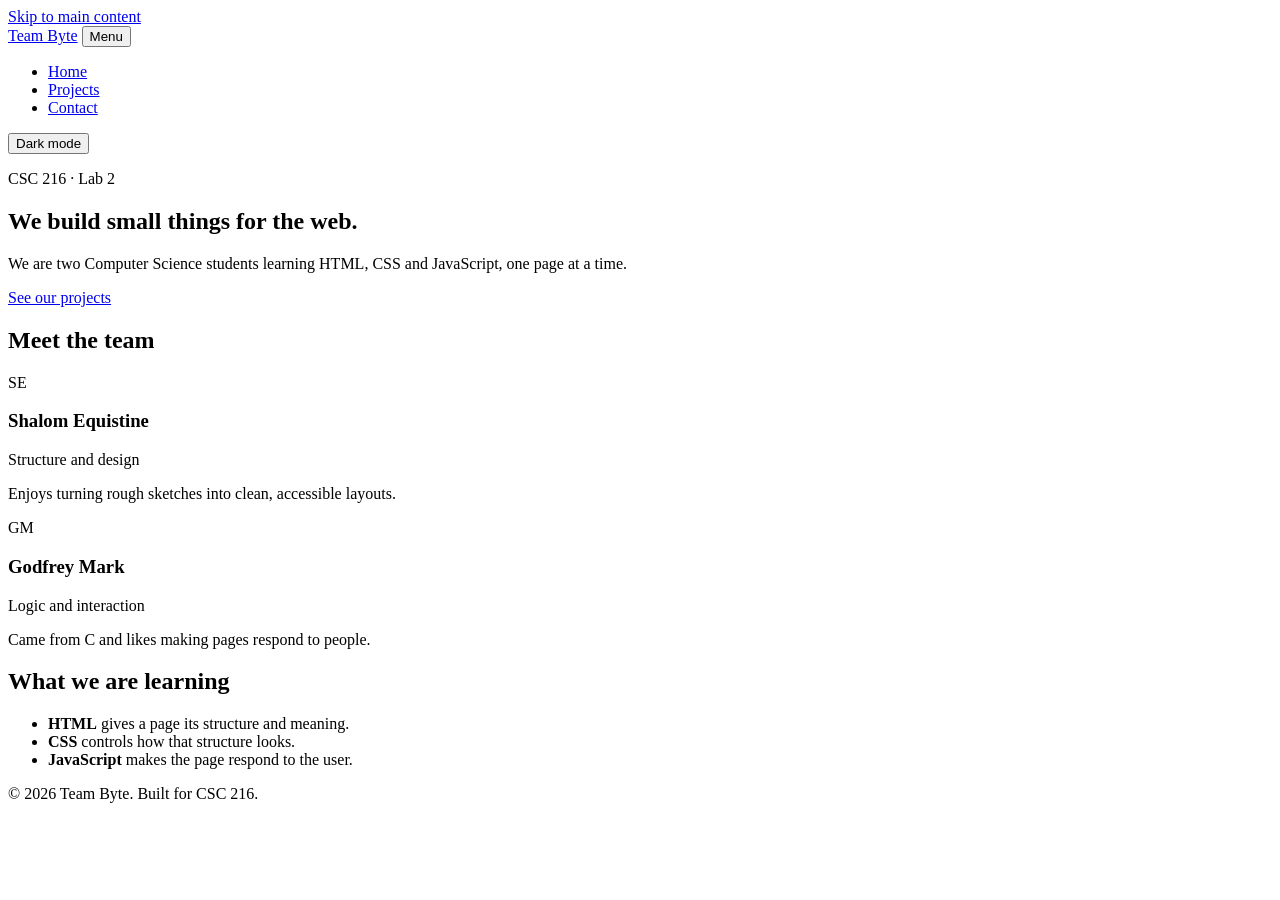
==== index.html @ 2735aa01 "Add homepage structure C0-authored-by: Shalom <shallomequistine05@gmail.com>" ====
<!DOCTYPE html>
<html lang="en">
<head>
  <meta charset="UTF-8">
  <meta name="viewport" content="width=device-width, initial-scale=1.0">
  <meta name="description" content="Team Byte: a CSC 216 web development pair.">
  <title>Home | Team Byte</title>
  <link rel="stylesheet" href="css/styles.css">
  <script src="js/script.js" defer></script>
</head>
<body>
  <a class="skip-link" href="#main">Skip to main content</a>

  <header class="site-header">
    <div class="container header-inner">
      <a class="logo" href="index.html">Team Byte</a>
      <button class="nav-toggle" type="button" aria-expanded="false" aria-controls="site-nav">Menu</button>
      <nav id="site-nav" class="site-nav" aria-label="Main">
        <ul>
          <li><a href="index.html" aria-current="page">Home</a></li>
          <li><a href="projects.html">Projects</a></li>
          <li><a href="contact.html">Contact</a></li>
        </ul>
      </nav>
      <button class="theme-toggle" type="button" aria-pressed="false">Dark mode</button>
    </div>
  </header>

  <main id="main">
    <section class="hero">
      <div class="container">
        <p class="eyebrow">CSC 216 · Lab 2</p>
        <h1>We build small things for the web.</h1>
        <p class="lead">We are two Computer Science students learning HTML, CSS and JavaScript, one page at a time.</p>
        <a class="button" href="projects.html">See our projects</a>
      </div>
    </section>

    <section class="container section" aria-labelledby="team-heading">
      <h2 id="team-heading">Meet the team</h2>
      <div class="team-grid">
        <article class="card">
          <div class="avatar" aria-hidden="true">SE</div>
          <h3>Shalom Equistine</h3>
          <p class="role">Structure and design</p>
          <p>Enjoys turning rough sketches into clean, accessible layouts.</p>
        </article>
        <article class="card">
          <div class="avatar" aria-hidden="true">GM</div>
          <h3>Godfrey Mark</h3>
          <p class="role">Logic and interaction</p>
          <p>Came from C and likes making pages respond to people.</p>
        </article>
      </div>
    </section>

    <section class="container section" aria-labelledby="learning-heading">
      <h2 id="learning-heading">What we are learning</h2>
      <ul class="skill-list">
        <li><strong>HTML</strong> gives a page its structure and meaning.</li>
        <li><strong>CSS</strong> controls how that structure looks.</li>
        <li><strong>JavaScript</strong> makes the page respond to the user.</li>
      </ul>
    </section>
  </main>

  <footer class="site-footer">
    <div class="container">
      <p>© <span id="year">2026</span> Team Byte. Built for CSC 216.</p>
    </div>
  </footer>
</body>
</html>
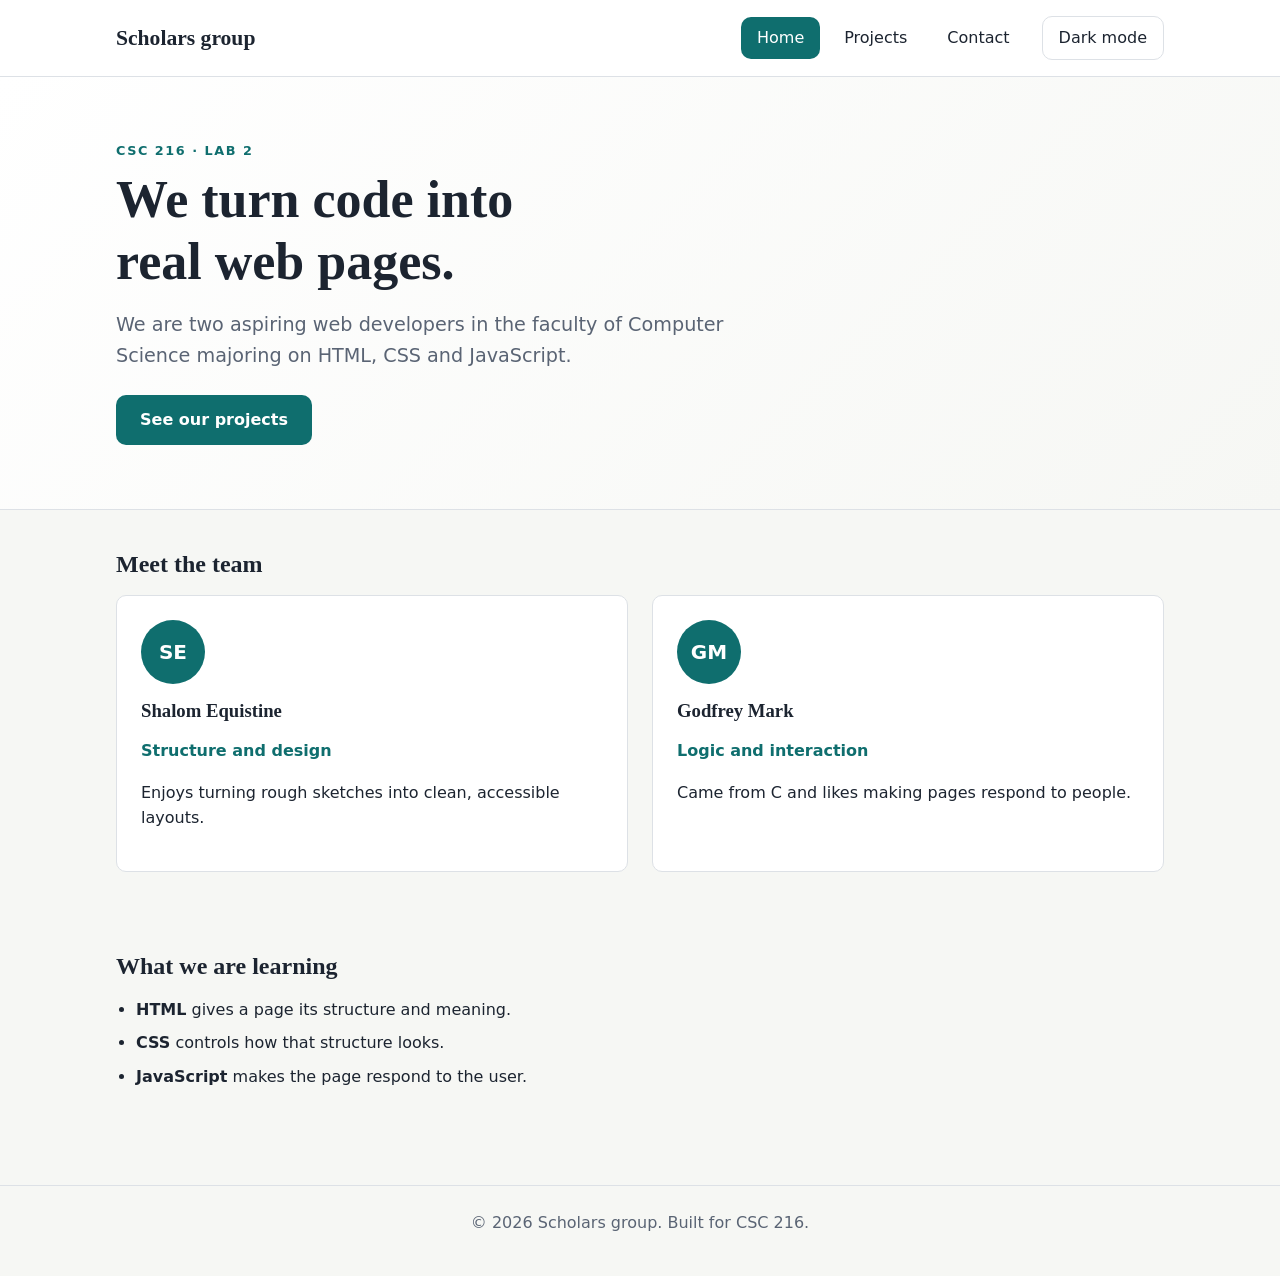
==== commit dbae0078: "Replace of team name hero heading and lead paragraph" ====
--- a/index.html
+++ b/index.html
@@ -3,8 +3,8 @@
 <head>
   <meta charset="UTF-8">
   <meta name="viewport" content="width=device-width, initial-scale=1.0">
-  <meta name="description" content="Team Byte: a CSC 216 web development pair.">
-  <title>Home | Team Byte</title>
+  <meta name="description" content="Scholars group: a CSC 216 web development pair.">
+  <title>Home | Scholars group</title>
   <link rel="stylesheet" href="css/styles.css">
   <script src="js/script.js" defer></script>
 </head>
@@ -13,7 +13,7 @@
 
   <header class="site-header">
     <div class="container header-inner">
-      <a class="logo" href="index.html">Team Byte</a>
+      <a class="logo" href="index.html">Scholars group</a>
       <button class="nav-toggle" type="button" aria-expanded="false" aria-controls="site-nav">Menu</button>
       <nav id="site-nav" class="site-nav" aria-label="Main">
         <ul>
@@ -30,8 +30,8 @@
     <section class="hero">
       <div class="container">
         <p class="eyebrow">CSC 216 · Lab 2</p>
-        <h1>We build small things for the web.</h1>
-        <p class="lead">We are two Computer Science students learning HTML, CSS and JavaScript, one page at a time.</p>
+        <h1>We turn code into real web pages.</h1>
+        <p class="lead">We are two aspiring web developers in the faculty of Computer Science majoring on HTML, CSS and JavaScript.</p>
         <a class="button" href="projects.html">See our projects</a>
       </div>
     </section>
@@ -66,7 +66,7 @@
 
   <footer class="site-footer">
     <div class="container">
-      <p>© <span id="year">2026</span> Team Byte. Built for CSC 216.</p>
+      <p>© <span id="year">2026</span> Scholars group. Built for CSC 216.</p>
     </div>
   </footer>
 </body>
--- a/css/styles.css
+++ b/css/styles.css
@@ -0,0 +1,417 @@
+/* =====================================================
+   Team website stylesheet (CSC 216, Lab 2)
+   One file styles every page on the site.
+   ===================================================== */
+
+/* ---------- 1. Design tokens ---------- */
+:root {
+  --color-bg: #f6f7f4;
+  --color-surface: #ffffff;
+  --color-text: #1c2430;
+  --color-muted: #5a6474;
+  --color-primary: #0f6e6e;
+  --color-primary-dark: #0a5050;
+  --color-on-primary: #ffffff;
+  --color-border: #dde1e6;
+  --color-error: #b3261e;
+  --color-success: #1e7b3a;
+
+  --font-body: system-ui, -apple-system, "Segoe UI", Roboto, Arial, sans-serif;
+  --font-heading: Georgia, "Times New Roman", serif;
+
+  --space-1: 0.5rem;
+  --space-2: 1rem;
+  --space-3: 1.5rem;
+  --space-4: 2.5rem;
+  --space-5: 4rem;
+
+  --radius: 10px;
+  --max-width: 1080px;
+}
+
+body.dark {
+  --color-bg: #11161d;
+  --color-surface: #1a212b;
+  --color-text: #e7ebf0;
+  --color-muted: #a2abb9;
+  --color-primary: #4fc1c1;
+  --color-primary-dark: #83d8d8;
+  --color-on-primary: #0b1f1f;
+  --color-border: #2b3340;
+  --color-error: #ff8a80;
+  --color-success: #7ddc97;
+  color-scheme: dark;
+}
+/* ---------- 2. Base and reset ---------- */
+*,
+*::before,
+*::after {
+  box-sizing: border-box;
+}
+
+body {
+  margin: 0;
+  font-family: var(--font-body);
+  font-size: 1rem;
+  line-height: 1.6;
+  color: var(--color-text);
+  background-color: var(--color-bg);
+  transition: background-color 0.3s ease, color 0.3s ease;
+}
+
+h1,
+h2,
+h3 {
+  font-family: var(--font-heading);
+  line-height: 1.2;
+  margin: 0 0 var(--space-2);
+}
+
+p {
+  margin: 0 0 var(--space-2);
+}
+
+a {
+  color: var(--color-primary);
+}
+
+a:hover {
+  color: var(--color-primary-dark);
+}
+
+img {
+  max-width: 100%;
+  display: block;
+}
+
+:focus-visible {
+  outline: 3px solid var(--color-primary);
+  outline-offset: 3px;
+}
+/* ---------- 3. Layout helpers ---------- */
+.container {
+  width: 100%;
+  max-width: var(--max-width);
+  margin-inline: auto;
+  padding-inline: var(--space-2);
+}
+
+.section {
+  padding-block: var(--space-4);
+}
+
+.skip-link {
+  position: absolute;
+  top: -4rem;
+  left: var(--space-2);
+  z-index: 100;
+  padding: var(--space-1) var(--space-2);
+  border-radius: var(--radius);
+  background-color: var(--color-primary);
+  color: var(--color-on-primary);
+}
+
+.skip-link:focus {
+  top: var(--space-2);
+}
+/* ---------- 4. Header and navigation ---------- */
+.site-header {
+  position: sticky;
+  top: 0;
+  z-index: 10;
+  background-color: var(--color-surface);
+  border-bottom: 1px solid var(--color-border);
+}
+
+.header-inner {
+  display: flex;
+  flex-wrap: wrap;
+  align-items: center;
+  gap: var(--space-2);
+  padding-block: var(--space-2);
+}
+
+.logo {
+  margin-right: auto;
+  font-family: var(--font-heading);
+  font-size: 1.35rem;
+  font-weight: 700;
+  color: var(--color-text);
+  text-decoration: none;
+}
+
+.site-nav ul {
+  display: flex;
+  gap: var(--space-1);
+  margin: 0;
+  padding: 0;
+  list-style: none;
+}
+
+.site-nav a {
+  display: block;
+  padding: var(--space-1) var(--space-2);
+  border-radius: var(--radius);
+  color: var(--color-text);
+  font-weight: 500;
+  text-decoration: none;
+}
+
+.site-nav a:hover {
+  background-color: var(--color-bg);
+}
+
+.site-nav a[aria-current="page"] {
+  background-color: var(--color-primary);
+  color: var(--color-on-primary);
+}
+
+.nav-toggle,
+.theme-toggle {
+  padding: var(--space-1) var(--space-2);
+  border: 1px solid var(--color-border);
+  border-radius: var(--radius);
+  background-color: transparent;
+  color: var(--color-text);
+  font: inherit;
+  cursor: pointer;
+}
+
+.theme-toggle[aria-pressed="true"] {
+  border-color: var(--color-primary);
+  color: var(--color-primary);
+}
+
+.nav-toggle {
+  display: none;
+}
+/* ---------- 5. Buttons and hero ---------- */
+.button {
+  display: inline-block;
+  padding: 0.75rem 1.5rem;
+  border: none;
+  border-radius: var(--radius);
+  background-color: var(--color-primary);
+  color: var(--color-on-primary);
+  font: inherit;
+  font-weight: 600;
+  text-decoration: none;
+  cursor: pointer;
+  transition: background-color 0.2s ease, transform 0.2s ease;
+}
+
+.button:hover {
+  background-color: var(--color-primary-dark);
+  color: var(--color-on-primary);
+  transform: translateY(-2px);
+}
+
+.hero {
+  padding-block: var(--space-5);
+  background: linear-gradient(135deg, var(--color-surface), var(--color-bg));
+  border-bottom: 1px solid var(--color-border);
+}
+
+.hero h1 {
+  max-width: 18ch;
+  font-size: clamp(2rem, 5vw, 3.25rem);
+}
+
+.eyebrow {
+  margin-bottom: var(--space-1);
+  color: var(--color-primary);
+  font-size: 0.8rem;
+  font-weight: 700;
+  letter-spacing: 0.12em;
+  text-transform: uppercase;
+}
+
+.lead {
+  max-width: 55ch;
+  margin-bottom: var(--space-3);
+  color: var(--color-muted);
+  font-size: 1.2rem;
+}
+
+.page-header {
+  padding-block: var(--space-4) var(--space-2);
+}
+/* ---------- 6. Cards and grids ---------- */
+.team-grid,
+.project-grid {
+  display: grid;
+  grid-template-columns: repeat(auto-fit, minmax(260px, 1fr));
+  gap: var(--space-3);
+}
+
+.card {
+  padding: var(--space-3);
+  border: 1px solid var(--color-border);
+  border-radius: var(--radius);
+  background-color: var(--color-surface);
+}
+
+.avatar {
+  display: grid;
+  place-items: center;
+  width: 64px;
+  height: 64px;
+  margin-bottom: var(--space-2);
+  border-radius: 50%;
+  background-color: var(--color-primary);
+  color: var(--color-on-primary);
+  font-size: 1.25rem;
+  font-weight: 700;
+}
+
+.role {
+  color: var(--color-primary);
+  font-weight: 600;
+}
+
+.skill-list {
+  padding-left: 1.25rem;
+}
+
+.skill-list li {
+  margin-bottom: var(--space-1);
+}
+/* ---------- 7. Projects page ---------- */
+.filters {
+  display: flex;
+  flex-wrap: wrap;
+  gap: var(--space-1);
+  margin-bottom: var(--space-2);
+}
+
+.filter-btn {
+  padding: 0.4rem 1rem;
+  border: 1px solid var(--color-border);
+  border-radius: 999px;
+  background-color: var(--color-surface);
+  color: var(--color-text);
+  font: inherit;
+  cursor: pointer;
+}
+
+.filter-btn[aria-pressed="true"] {
+  border-color: var(--color-primary);
+  background-color: var(--color-primary);
+  color: var(--color-on-primary);
+}
+
+.project-count {
+  color: var(--color-muted);
+}
+
+.tag {
+  display: inline-block;
+  margin-bottom: var(--space-1);
+  color: var(--color-primary);
+  font-size: 0.75rem;
+  font-weight: 700;
+  letter-spacing: 0.06em;
+  text-transform: uppercase;
+}
+
+/* ---------- 8. Contact form ---------- */
+.contact-form {
+  max-width: 560px;
+  padding-bottom: var(--space-4);
+}
+
+.field {
+  margin-bottom: var(--space-3);
+}
+
+label {
+  display: block;
+  margin-bottom: 0.35rem;
+  font-weight: 600;
+}
+
+input,
+select,
+textarea {
+  width: 100%;
+  padding: 0.65rem 0.8rem;
+  border: 1px solid var(--color-border);
+  border-radius: var(--radius);
+  background-color: var(--color-surface);
+  color: var(--color-text);
+  font: inherit;
+}
+
+input:focus,
+select:focus,
+textarea:focus {
+  border-color: var(--color-primary);
+}
+
+input[aria-invalid="true"],
+textarea[aria-invalid="true"] {
+  border-color: var(--color-error);
+}
+
+.hint,
+.error {
+  margin: 0.35rem 0 0;
+  font-size: 0.9rem;
+}
+
+.hint {
+  color: var(--color-muted);
+}
+
+.error {
+  min-height: 1.4em;
+  color: var(--color-error);
+}
+
+.form-status {
+  margin-top: var(--space-2);
+  color: var(--color-success);
+  font-weight: 600;
+}
+/* ---------- 9. Footer ---------- */
+.site-footer {
+  margin-top: var(--space-4);
+  padding-block: var(--space-3);
+  border-top: 1px solid var(--color-border);
+  color: var(--color-muted);
+  text-align: center;
+}
+
+/* ---------- 10. Small screens ---------- */
+@media (max-width: 700px) {
+  .nav-toggle {
+    display: inline-block;
+  }
+
+  .site-nav {
+    display: none;
+    order: 3;
+    width: 100%;
+  }
+
+  .site-nav.open {
+    display: block;
+  }
+
+  .site-nav ul {
+    flex-direction: column;
+  }
+
+  .section {
+    padding-block: var(--space-3);
+  }
+}
+
+/* ---------- 11. Respect reduced-motion preferences ---------- */
+@media (prefers-reduced-motion: reduce) {
+  *,
+  *::before,
+  *::after {
+    transition: none !important;
+  }
+}
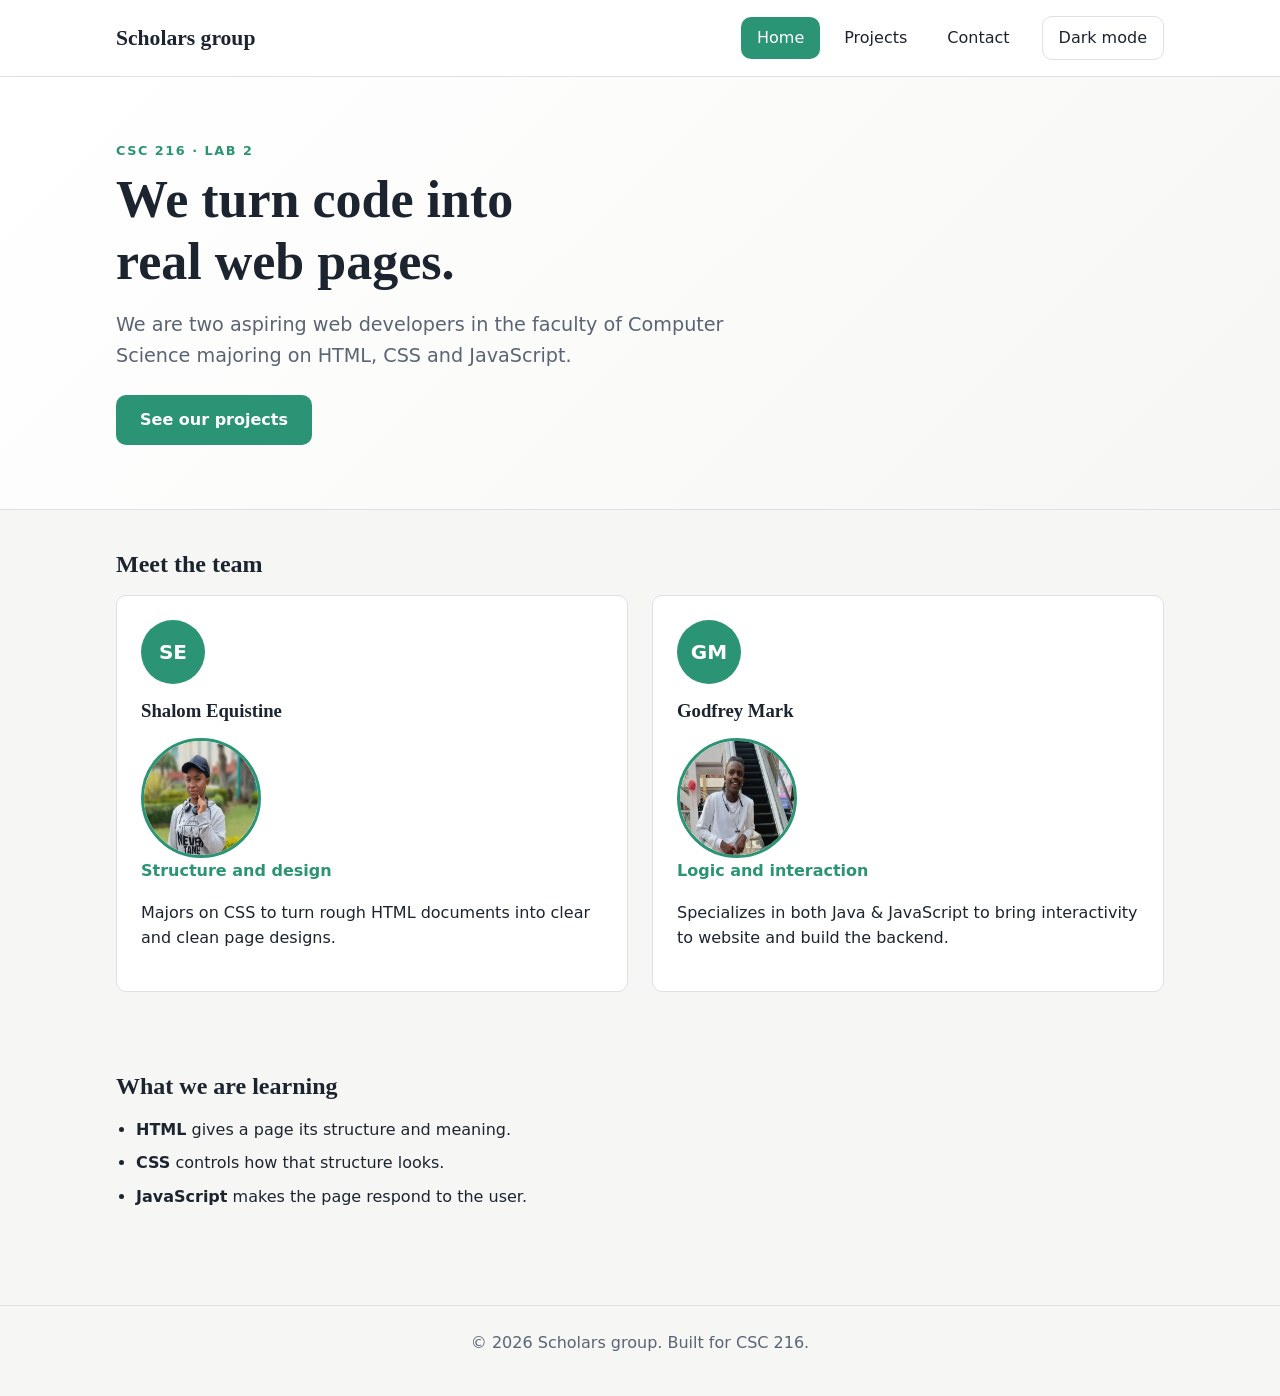
==== commit e178906f: "Add two projects, Change color" ====
--- a/index.html
+++ b/index.html
@@ -42,14 +42,17 @@
         <article class="card">
           <div class="avatar" aria-hidden="true">SE</div>
           <h3>Shalom Equistine</h3>
+          <img src="images/Shalom.jpeg">
+          
           <p class="role">Structure and design</p>
-          <p>Enjoys turning rough sketches into clean, accessible layouts.</p>
+          <p>Majors on CSS to turn rough HTML documents into clear and clean page designs.</p>
         </article>
         <article class="card">
           <div class="avatar" aria-hidden="true">GM</div>
           <h3>Godfrey Mark</h3>
+          <img src="images/Godfrey.jpeg">
           <p class="role">Logic and interaction</p>
-          <p>Came from C and likes making pages respond to people.</p>
+          <p>Specializes in both Java & JavaScript to bring interactivity to website and build the backend.</p>
         </article>
       </div>
     </section>
--- a/css/styles.css
+++ b/css/styles.css
@@ -9,8 +9,8 @@
   --color-surface: #ffffff;
   --color-text: #1c2430;
   --color-muted: #5a6474;
-  --color-primary: #0f6e6e;
-  --color-primary-dark: #0a5050;
+  --color-primary: #2b9474;
+  --color-primary-dark: #3c6274;
   --color-on-primary: #ffffff;
   --color-border: #dde1e6;
   --color-error: #b3261e;
@@ -415,3 +415,11 @@
     transition: none !important;
   }
 }
+.card img{
+  border-radius: 50%;
+  width: 120px;
+  height: 120px;
+  border: solid;
+  border-color: #2b9474;;
+
+}
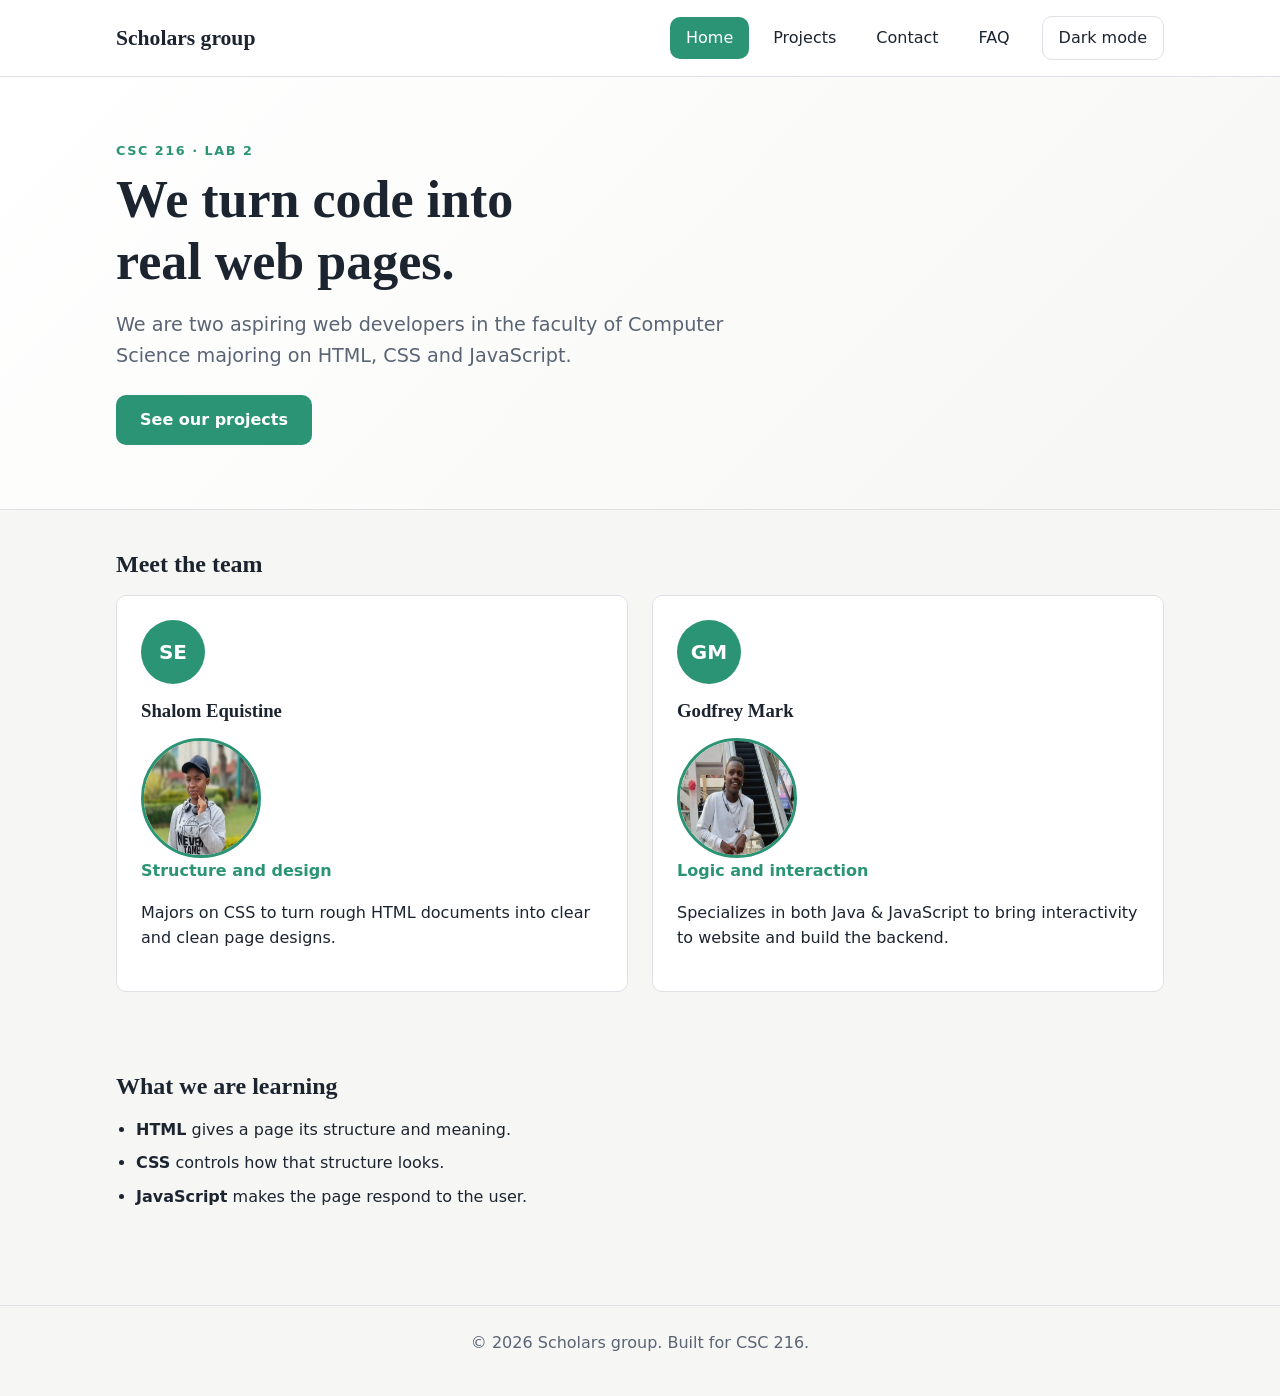
==== commit 2eea8540: "Extension challeng" ====
--- a/index.html
+++ b/index.html
@@ -20,6 +20,7 @@
           <li><a href="index.html" aria-current="page">Home</a></li>
           <li><a href="projects.html">Projects</a></li>
           <li><a href="contact.html">Contact</a></li>
+          <li><a href="faq.html">FAQ</a></li>
         </ul>
       </nav>
       <button class="theme-toggle" type="button" aria-pressed="false">Dark mode</button>
